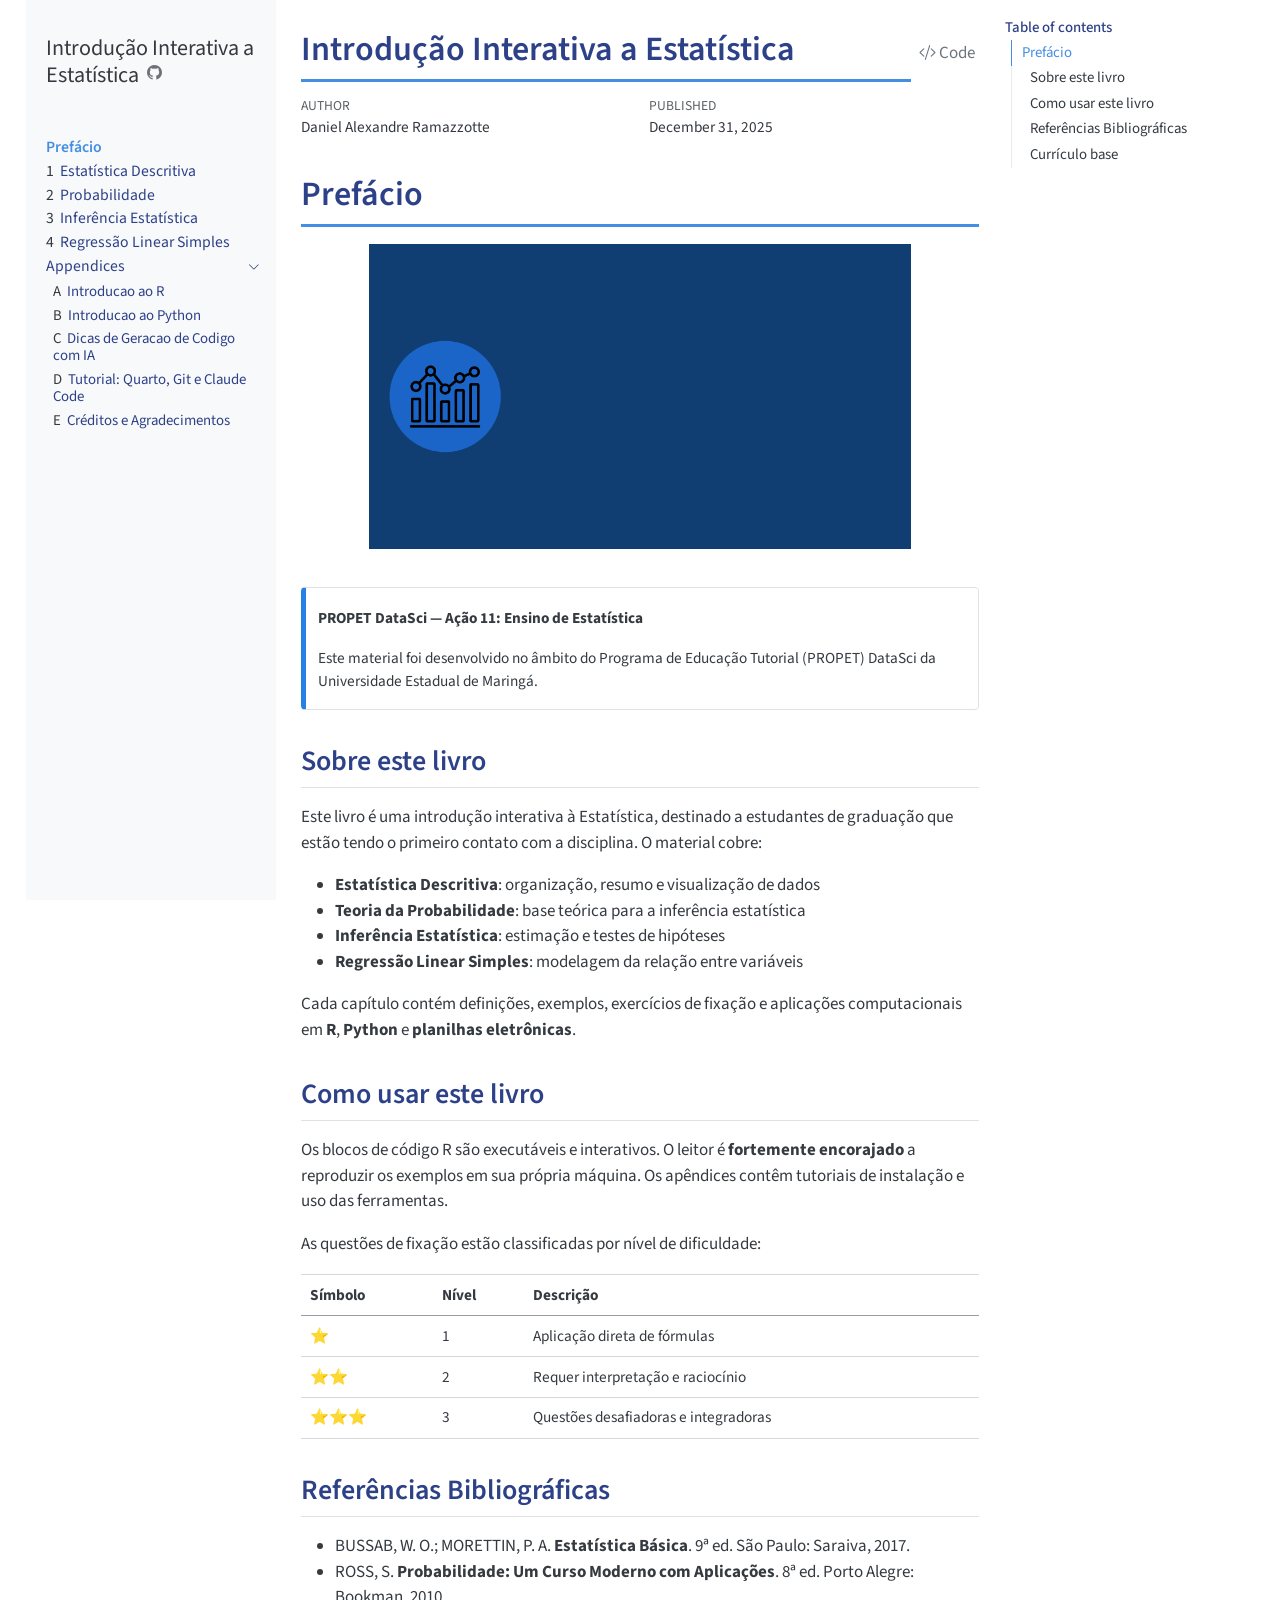
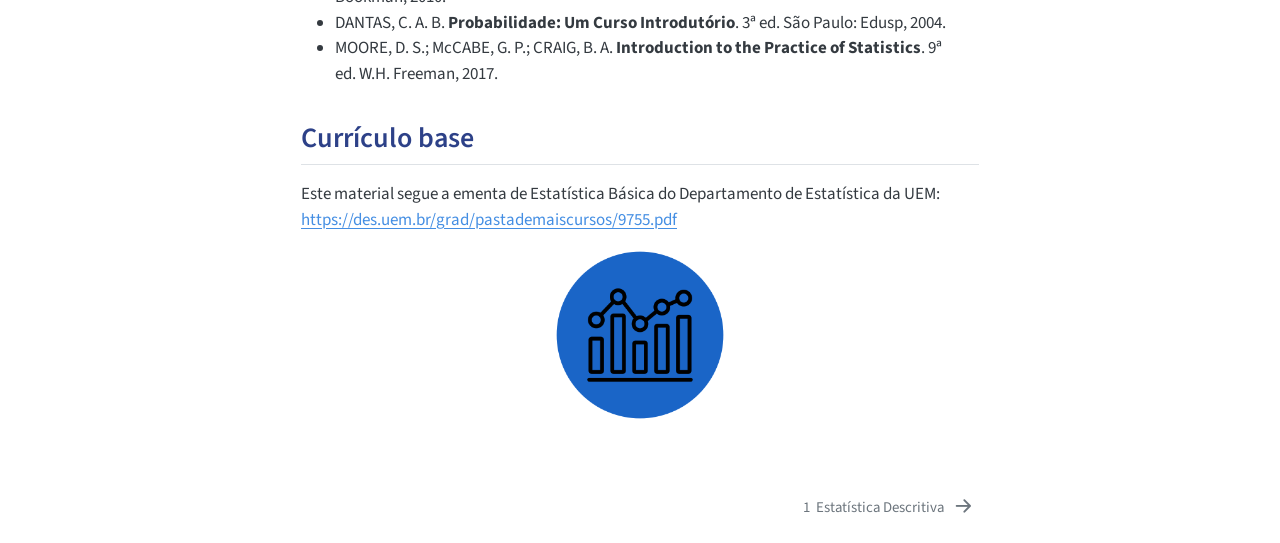
==== index.html @ 15eb2939 "Built site for gh-pages" ====
<!DOCTYPE html>
<html xmlns="http://www.w3.org/1999/xhtml" lang="en" xml:lang="en"><head>

<meta charset="utf-8">
<meta name="generator" content="quarto-1.9.35">

<meta name="viewport" content="width=device-width, initial-scale=1.0, user-scalable=yes">

<meta name="author" content="Daniel Alexandre Ramazzotte">
<meta name="dcterms.date" content="2025-12-31">

<title>Introdução Interativa a Estatística</title>
<style>
/* Default styles provided by pandoc.
** See https://pandoc.org/MANUAL.html#variables-for-html for config info.
*/
code{white-space: pre-wrap;}
span.smallcaps{font-variant: small-caps;}
div.columns{display: flex; gap: min(4vw, 1.5em);}
div.column{flex: auto; overflow-x: auto;}
div.hanging-indent{margin-left: 1.5em; text-indent: -1.5em;}
ul.task-list{list-style: none;}
ul.task-list li input[type="checkbox"] {
  width: 0.8em;
  margin: 0 0.8em 0.2em -1em; /* quarto-specific, see https://github.com/quarto-dev/quarto-cli/issues/4556 */ 
  vertical-align: middle;
}
/* CSS for syntax highlighting */
html { -webkit-text-size-adjust: 100%; }
pre > code.sourceCode { white-space: pre; position: relative; }
pre > code.sourceCode > span { display: inline-block; line-height: 1.25; }
pre > code.sourceCode > span:empty { height: 1.2em; }
.sourceCode { overflow: visible; }
code.sourceCode > span { color: inherit; text-decoration: inherit; }
div.sourceCode { margin: 1em 0; }
pre.sourceCode { margin: 0; }
@media screen {
div.sourceCode { overflow: auto; }
}
@media print {
pre > code.sourceCode { white-space: pre-wrap; }
pre > code.sourceCode > span { text-indent: -5em; padding-left: 5em; }
}
pre.numberSource code
  { counter-reset: source-line 0; }
pre.numberSource code > span
  { position: relative; left: -4em; counter-increment: source-line; }
pre.numberSource code > span > a:first-child::before
  { content: counter(source-line);
    position: relative; left: -1em; text-align: right; vertical-align: baseline;
    border: none; display: inline-block;
    -webkit-touch-callout: none; -webkit-user-select: none;
    -khtml-user-select: none; -moz-user-select: none;
    -ms-user-select: none; user-select: none;
    padding: 0 4px; width: 4em;
  }
pre.numberSource { margin-left: 3em;  padding-left: 4px; }
div.sourceCode
  {   }
@media screen {
pre > code.sourceCode > span > a:first-child::before { text-decoration: underline; }
}
</style>


<script src="site_libs/quarto-nav/quarto-nav.js"></script>
<script src="site_libs/quarto-nav/headroom.min.js"></script>
<script src="site_libs/clipboard/clipboard.min.js"></script>
<script src="site_libs/quarto-search/autocomplete.umd.js"></script>
<script src="site_libs/quarto-search/fuse.min.js"></script>
<script src="site_libs/quarto-search/quarto-search.js"></script>
<meta name="quarto:offset" content="./">
<link href="./01-descritiva.html" rel="next">
<script src="site_libs/quarto-html/quarto.js" type="module"></script>
<script src="site_libs/quarto-html/tabsets/tabsets.js" type="module"></script>
<script src="site_libs/quarto-html/popper.min.js"></script>
<script src="site_libs/quarto-html/tippy.umd.min.js"></script>
<script src="site_libs/quarto-html/anchor.min.js"></script>
<link href="site_libs/quarto-html/tippy.css" rel="stylesheet">
<link href="site_libs/quarto-html/quarto-syntax-highlighting-b3f80ded633a4b03819b857cd65b3e20.css" rel="stylesheet" id="quarto-text-highlighting-styles">
<script src="site_libs/bootstrap/bootstrap.min.js"></script>
<link href="site_libs/bootstrap/bootstrap-icons.css" rel="stylesheet">
<link href="site_libs/bootstrap/bootstrap-1a3689cc98e0e4eddf3991c613569ec9.min.css" rel="stylesheet" append-hash="true" id="quarto-bootstrap" data-mode="light">
<script id="quarto-search-options" type="application/json">{
  "location": "sidebar",
  "copy-button": false,
  "collapse-after": 3,
  "panel-placement": "start",
  "type": "textbox",
  "limit": 50,
  "keyboard-shortcut": [
    "f",
    "/",
    "s"
  ],
  "show-item-context": false,
  "language": {
    "search-no-results-text": "No results",
    "search-matching-documents-text": "matching documents",
    "search-copy-link-title": "Copy link to search",
    "search-hide-matches-text": "Hide additional matches",
    "search-more-match-text": "more match in this document",
    "search-more-matches-text": "more matches in this document",
    "search-clear-button-title": "Clear",
    "search-text-placeholder": "",
    "search-detached-cancel-button-title": "Cancel",
    "search-submit-button-title": "Submit",
    "search-label": "Search"
  }
}</script>


</head>

<body class="nav-sidebar floating quarto-light">

<div id="quarto-search-results"></div>
  <header id="quarto-header" class="headroom fixed-top">
  <nav class="quarto-secondary-nav">
    <div class="container-fluid d-flex">
      <button type="button" class="quarto-btn-toggle btn" data-bs-toggle="collapse" role="button" data-bs-target=".quarto-sidebar-collapse-item" aria-controls="quarto-sidebar" aria-expanded="false" aria-label="Toggle sidebar navigation" onclick="if (window.quartoToggleHeadroom) { window.quartoToggleHeadroom(); }">
        <i class="bi bi-layout-text-sidebar-reverse"></i>
      </button>
        <nav class="quarto-page-breadcrumbs" aria-label="breadcrumb"><ol class="breadcrumb"><li class="breadcrumb-item"><a href="./index.html">Prefácio</a></li></ol></nav>
        <a class="flex-grow-1" role="navigation" data-bs-toggle="collapse" data-bs-target=".quarto-sidebar-collapse-item" aria-controls="quarto-sidebar" aria-expanded="false" aria-label="Toggle sidebar navigation" onclick="if (window.quartoToggleHeadroom) { window.quartoToggleHeadroom(); }">      
        </a>
      <button type="button" class="btn quarto-search-button" aria-label="Search" onclick="window.quartoOpenSearch();">
        <i class="bi bi-search"></i>
      </button>
    </div>
  </nav>
</header>
<!-- content -->
<div id="quarto-content" class="quarto-container page-columns page-rows-contents page-layout-full">
<!-- sidebar -->
  <nav id="quarto-sidebar" class="sidebar collapse collapse-horizontal quarto-sidebar-collapse-item sidebar-navigation floating overflow-auto">
    <div class="pt-lg-2 mt-2 text-left sidebar-header">
    <div class="sidebar-title mb-0 py-0">
      <a href="./">Introdução Interativa a Estatística</a> 
        <div class="sidebar-tools-main">
    <a href="https://github.com/danielramazzotte/Estatistica-Basica" title="Source Code" class="quarto-navigation-tool px-1" aria-label="Source Code"><i class="bi bi-github"></i></a>
</div>
    </div>
      </div>
        <div class="mt-2 flex-shrink-0 align-items-center">
        <div class="sidebar-search">
        <div id="quarto-search" class="" title="Search"></div>
        </div>
        </div>
    <div class="sidebar-menu-container"> 
    <ul class="list-unstyled mt-1">
        <li class="sidebar-item">
  <div class="sidebar-item-container"> 
  <a href="./index.html" class="sidebar-item-text sidebar-link active">
 <span class="menu-text">Prefácio</span></a>
  </div>
</li>
        <li class="sidebar-item">
  <div class="sidebar-item-container"> 
  <a href="./01-descritiva.html" class="sidebar-item-text sidebar-link">
 <span class="menu-text"><span class="chapter-number">1</span>&nbsp; <span class="chapter-title">Estatística Descritiva</span></span></a>
  </div>
</li>
        <li class="sidebar-item">
  <div class="sidebar-item-container"> 
  <a href="./02-probabilidade.html" class="sidebar-item-text sidebar-link">
 <span class="menu-text"><span class="chapter-number">2</span>&nbsp; <span class="chapter-title">Probabilidade</span></span></a>
  </div>
</li>
        <li class="sidebar-item">
  <div class="sidebar-item-container"> 
  <a href="./03-inferencia.html" class="sidebar-item-text sidebar-link">
 <span class="menu-text"><span class="chapter-number">3</span>&nbsp; <span class="chapter-title">Inferência Estatística</span></span></a>
  </div>
</li>
        <li class="sidebar-item">
  <div class="sidebar-item-container"> 
  <a href="./04-regressao.html" class="sidebar-item-text sidebar-link">
 <span class="menu-text"><span class="chapter-number">4</span>&nbsp; <span class="chapter-title">Regressão Linear Simples</span></span></a>
  </div>
</li>
        <li class="sidebar-item sidebar-item-section">
      <div class="sidebar-item-container"> 
            <a class="sidebar-item-text sidebar-link text-start" data-bs-toggle="collapse" data-bs-target="#quarto-sidebar-section-1" role="navigation" aria-expanded="true">
 <span class="menu-text">Appendices</span></a>
          <a class="sidebar-item-toggle text-start" data-bs-toggle="collapse" data-bs-target="#quarto-sidebar-section-1" role="navigation" aria-expanded="true" aria-label="Toggle section">
            <i class="bi bi-chevron-right ms-2"></i>
          </a> 
      </div>
      <ul id="quarto-sidebar-section-1" class="collapse list-unstyled sidebar-section depth1 show">  
          <li class="sidebar-item">
  <div class="sidebar-item-container"> 
  <a href="./A-intro-r.html" class="sidebar-item-text sidebar-link">
 <span class="menu-text"><span class="chapter-number">A</span>&nbsp; <span class="chapter-title">Introducao ao R</span></span></a>
  </div>
</li>
          <li class="sidebar-item">
  <div class="sidebar-item-container"> 
  <a href="./B-intro-python.html" class="sidebar-item-text sidebar-link">
 <span class="menu-text"><span class="chapter-number">B</span>&nbsp; <span class="chapter-title">Introducao ao Python</span></span></a>
  </div>
</li>
          <li class="sidebar-item">
  <div class="sidebar-item-container"> 
  <a href="./C-dicas-ia.html" class="sidebar-item-text sidebar-link">
 <span class="menu-text"><span class="chapter-number">C</span>&nbsp; <span class="chapter-title">Dicas de Geracao de Codigo com IA</span></span></a>
  </div>
</li>
          <li class="sidebar-item">
  <div class="sidebar-item-container"> 
  <a href="./D-quarto-git-tutorial.html" class="sidebar-item-text sidebar-link">
 <span class="menu-text"><span class="chapter-number">D</span>&nbsp; <span class="chapter-title">Tutorial: Quarto, Git e Claude Code</span></span></a>
  </div>
</li>
          <li class="sidebar-item">
  <div class="sidebar-item-container"> 
  <a href="./E-creditos.html" class="sidebar-item-text sidebar-link">
 <span class="menu-text"><span class="chapter-number">E</span>&nbsp; <span class="chapter-title">Créditos e Agradecimentos</span></span></a>
  </div>
</li>
      </ul>
  </li>
    </ul>
    </div>
</nav>
<div id="quarto-sidebar-glass" class="quarto-sidebar-collapse-item" data-bs-toggle="collapse" data-bs-target=".quarto-sidebar-collapse-item"></div>
<!-- margin-sidebar -->
    <div id="quarto-margin-sidebar" class="sidebar margin-sidebar">
        <nav id="TOC" role="doc-toc" class="toc-active">
    <h2 id="toc-title">Table of contents</h2>
   
  <ul>
  <li><a href="#prefácio" id="toc-prefácio" class="nav-link active" data-scroll-target="#prefácio">Prefácio</a>
  <ul>
  <li><a href="#sobre-este-livro" id="toc-sobre-este-livro" class="nav-link" data-scroll-target="#sobre-este-livro">Sobre este livro</a></li>
  <li><a href="#como-usar-este-livro" id="toc-como-usar-este-livro" class="nav-link" data-scroll-target="#como-usar-este-livro">Como usar este livro</a></li>
  <li><a href="#referências-bibliográficas" id="toc-referências-bibliográficas" class="nav-link" data-scroll-target="#referências-bibliográficas">Referências Bibliográficas</a></li>
  <li><a href="#currículo-base" id="toc-currículo-base" class="nav-link" data-scroll-target="#currículo-base">Currículo base</a></li>
  </ul></li>
  </ul>
</nav>
    </div>
<!-- main -->
<main class="content column-body" id="quarto-document-content">

<header id="title-block-header" class="quarto-title-block default">
<div class="quarto-title">
<div class="quarto-title-block"><div><h1 class="title">Introdução Interativa a Estatística</h1><button type="button" class="btn code-tools-button" id="quarto-code-tools-source"><i class="bi"></i> Code</button></div></div>
</div>



<div class="quarto-title-meta column-body">

    <div>
    <div class="quarto-title-meta-heading">Author</div>
    <div class="quarto-title-meta-contents">
             <p>Daniel Alexandre Ramazzotte </p>
          </div>
  </div>
    
    <div>
    <div class="quarto-title-meta-heading">Published</div>
    <div class="quarto-title-meta-contents">
      <p class="date">December 31, 2025</p>
    </div>
  </div>
  
    
  </div>
  


</header>


<section id="prefácio" class="level1 unnumbered">
<h1 class="unnumbered">Prefácio</h1>
<div class="quarto-figure quarto-figure-center">
<figure class="figure">
<p><img src="imagens/banner-acao-11.png" class="img-fluid quarto-figure quarto-figure-center figure-img" style="width:80.0%"></p>
</figure>
</div>
<div class="callout callout-style-simple callout-note no-icon">
<div class="callout-body d-flex">
<div class="callout-icon-container">
<i class="callout-icon no-icon"></i>
</div>
<div class="callout-body-container">
<p><strong>PROPET DataSci — Ação 11: Ensino de Estatística</strong></p>
<p>Este material foi desenvolvido no âmbito do Programa de Educação Tutorial (PROPET) DataSci da Universidade Estadual de Maringá.</p>
</div>
</div>
</div>
<section id="sobre-este-livro" class="level2 unnumbered">
<h2 class="unnumbered anchored" data-anchor-id="sobre-este-livro">Sobre este livro</h2>
<p>Este livro é uma introdução interativa à Estatística, destinado a estudantes de graduação que estão tendo o primeiro contato com a disciplina. O material cobre:</p>
<ul>
<li><strong>Estatística Descritiva</strong>: organização, resumo e visualização de dados</li>
<li><strong>Teoria da Probabilidade</strong>: base teórica para a inferência estatística</li>
<li><strong>Inferência Estatística</strong>: estimação e testes de hipóteses</li>
<li><strong>Regressão Linear Simples</strong>: modelagem da relação entre variáveis</li>
</ul>
<p>Cada capítulo contém definições, exemplos, exercícios de fixação e aplicações computacionais em <strong>R</strong>, <strong>Python</strong> e <strong>planilhas eletrônicas</strong>.</p>
</section>
<section id="como-usar-este-livro" class="level2 unnumbered">
<h2 class="unnumbered anchored" data-anchor-id="como-usar-este-livro">Como usar este livro</h2>
<p>Os blocos de código R são executáveis e interativos. O leitor é <strong>fortemente encorajado</strong> a reproduzir os exemplos em sua própria máquina. Os apêndices contêm tutoriais de instalação e uso das ferramentas.</p>
<p>As questões de fixação estão classificadas por nível de dificuldade:</p>
<table class="caption-top table">
<thead>
<tr class="header">
<th>Símbolo</th>
<th>Nível</th>
<th>Descrição</th>
</tr>
</thead>
<tbody>
<tr class="odd">
<td>⭐</td>
<td>1</td>
<td>Aplicação direta de fórmulas</td>
</tr>
<tr class="even">
<td>⭐⭐</td>
<td>2</td>
<td>Requer interpretação e raciocínio</td>
</tr>
<tr class="odd">
<td>⭐⭐⭐</td>
<td>3</td>
<td>Questões desafiadoras e integradoras</td>
</tr>
</tbody>
</table>
</section>
<section id="referências-bibliográficas" class="level2 unnumbered">
<h2 class="unnumbered anchored" data-anchor-id="referências-bibliográficas">Referências Bibliográficas</h2>
<ul>
<li>BUSSAB, W. O.; MORETTIN, P. A. <strong>Estatística Básica</strong>. 9ª ed.&nbsp;São Paulo: Saraiva, 2017.</li>
<li>ROSS, S. <strong>Probabilidade: Um Curso Moderno com Aplicações</strong>. 8ª ed.&nbsp;Porto Alegre: Bookman, 2010.</li>
<li>DANTAS, C. A. B. <strong>Probabilidade: Um Curso Introdutório</strong>. 3ª ed.&nbsp;São Paulo: Edusp, 2004.</li>
<li>MOORE, D. S.; McCABE, G. P.; CRAIG, B. A. <strong>Introduction to the Practice of Statistics</strong>. 9ª ed.&nbsp;W.H. Freeman, 2017.</li>
</ul>
</section>
<section id="currículo-base" class="level2 unnumbered">
<h2 class="unnumbered anchored" data-anchor-id="currículo-base">Currículo base</h2>
<p>Este material segue a ementa de Estatística Básica do Departamento de Estatística da UEM: <a href="https://des.uem.br/grad/pastademaiscursos/9755.pdf" class="uri">https://des.uem.br/grad/pastademaiscursos/9755.pdf</a></p>
<div class="quarto-figure quarto-figure-center">
<figure class="figure">
<p><img src="imagens/logo-acao-11.png" class="img-fluid quarto-figure quarto-figure-center figure-img" style="width:25.0%"></p>
</figure>
</div>


<!-- -->

</section>
</section>

</main> <!-- /main -->
<script id="quarto-html-after-body" type="application/javascript">
  window.document.addEventListener("DOMContentLoaded", function (event) {
    const icon = "";
    const anchorJS = new window.AnchorJS();
    anchorJS.options = {
      placement: 'right',
      icon: icon
    };
    anchorJS.add('.anchored');
    const isCodeAnnotation = (el) => {
      for (const clz of el.classList) {
        if (clz.startsWith('code-annotation-')) {                     
          return true;
        }
      }
      return false;
    }
    const onCopySuccess = function(e) {
      // button target
      const button = e.trigger;
      // don't keep focus
      button.blur();
      // flash "checked"
      button.classList.add('code-copy-button-checked');
      var currentTitle = button.getAttribute("title");
      button.setAttribute("title", "Copied!");
      let tooltip;
      if (window.bootstrap) {
        button.setAttribute("data-bs-toggle", "tooltip");
        button.setAttribute("data-bs-placement", "left");
        button.setAttribute("data-bs-title", "Copied!");
        tooltip = new bootstrap.Tooltip(button, 
          { trigger: "manual", 
            customClass: "code-copy-button-tooltip",
            offset: [0, -8]});
        tooltip.show();    
      }
      setTimeout(function() {
        if (tooltip) {
          tooltip.hide();
          button.removeAttribute("data-bs-title");
          button.removeAttribute("data-bs-toggle");
          button.removeAttribute("data-bs-placement");
        }
        button.setAttribute("title", currentTitle);
        button.classList.remove('code-copy-button-checked');
      }, 1000);
      // clear code selection
      e.clearSelection();
    }
    const getTextToCopy = function(trigger) {
      const outerScaffold = trigger.parentElement.cloneNode(true);
      const codeEl = outerScaffold.querySelector('code');
      for (const childEl of codeEl.children) {
        if (isCodeAnnotation(childEl)) {
          childEl.remove();
        }
      }
      return codeEl.innerText;
    }
    const clipboard = new window.ClipboardJS('.code-copy-button:not([data-in-quarto-modal])', {
      text: getTextToCopy
    });
    clipboard.on('success', onCopySuccess);
    if (window.document.getElementById('quarto-embedded-source-code-modal')) {
      const clipboardModal = new window.ClipboardJS('.code-copy-button[data-in-quarto-modal]', {
        text: getTextToCopy,
        container: window.document.getElementById('quarto-embedded-source-code-modal')
      });
      clipboardModal.on('success', onCopySuccess);
    }
    const viewSource = window.document.getElementById('quarto-view-source') ||
                       window.document.getElementById('quarto-code-tools-source');
    if (viewSource) {
      const sourceUrl = viewSource.getAttribute("data-quarto-source-url");
      viewSource.addEventListener("click", function(e) {
        if (sourceUrl) {
          // rstudio viewer pane
          if (/\bcapabilities=\b/.test(window.location)) {
            window.open(sourceUrl);
          } else {
            window.location.href = sourceUrl;
          }
        } else {
          const modal = new bootstrap.Modal(document.getElementById('quarto-embedded-source-code-modal'));
          modal.show();
        }
        return false;
      });
    }
    function toggleCodeHandler(show) {
      return function(e) {
        const detailsSrc = window.document.querySelectorAll(".cell > details > .sourceCode");
        for (let i=0; i<detailsSrc.length; i++) {
          const details = detailsSrc[i].parentElement;
          if (show) {
            details.open = true;
          } else {
            details.removeAttribute("open");
          }
        }
        const cellCodeDivs = window.document.querySelectorAll(".cell > .sourceCode");
        const fromCls = show ? "hidden" : "unhidden";
        const toCls = show ? "unhidden" : "hidden";
        for (let i=0; i<cellCodeDivs.length; i++) {
          const codeDiv = cellCodeDivs[i];
          if (codeDiv.classList.contains(fromCls)) {
            codeDiv.classList.remove(fromCls);
            codeDiv.classList.add(toCls);
          } 
        }
        return false;
      }
    }
    const hideAllCode = window.document.getElementById("quarto-hide-all-code");
    if (hideAllCode) {
      hideAllCode.addEventListener("click", toggleCodeHandler(false));
    }
    const showAllCode = window.document.getElementById("quarto-show-all-code");
    if (showAllCode) {
      showAllCode.addEventListener("click", toggleCodeHandler(true));
    }
      var localhostRegex = new RegExp(/^(?:http|https):\/\/localhost\:?[0-9]*\//);
      var mailtoRegex = new RegExp(/^mailto:/);
        var filterRegex = new RegExp('/' + window.location.host + '/');
      var isInternal = (href) => {
          return filterRegex.test(href) || localhostRegex.test(href) || mailtoRegex.test(href);
      }
      // Inspect non-navigation links and adorn them if external
     var links = window.document.querySelectorAll('a[href]:not(.nav-link):not(.navbar-brand):not(.toc-action):not(.sidebar-link):not(.sidebar-item-toggle):not(.pagination-link):not(.no-external):not([aria-hidden]):not(.dropdown-item):not(.quarto-navigation-tool):not(.about-link)');
      for (var i=0; i<links.length; i++) {
        const link = links[i];
        if (!isInternal(link.href)) {
          // undo the damage that might have been done by quarto-nav.js in the case of
          // links that we want to consider external
          if (link.dataset.originalHref !== undefined) {
            link.href = link.dataset.originalHref;
          }
        }
      }
    function tippyHover(el, contentFn, onTriggerFn, onUntriggerFn) {
      const config = {
        allowHTML: true,
        maxWidth: 500,
        delay: 100,
        arrow: false,
        appendTo: function(el) {
            return el.parentElement;
        },
        interactive: true,
        interactiveBorder: 10,
        theme: 'quarto',
        placement: 'bottom-start',
      };
      if (contentFn) {
        config.content = contentFn;
      }
      if (onTriggerFn) {
        config.onTrigger = onTriggerFn;
      }
      if (onUntriggerFn) {
        config.onUntrigger = onUntriggerFn;
      }
      window.tippy(el, config); 
    }
    const noterefs = window.document.querySelectorAll('a[role="doc-noteref"]');
    for (var i=0; i<noterefs.length; i++) {
      const ref = noterefs[i];
      tippyHover(ref, function() {
        // use id or data attribute instead here
        let href = ref.getAttribute('data-footnote-href') || ref.getAttribute('href');
        try { href = new URL(href).hash; } catch {}
        const id = href.replace(/^#\/?/, "");
        const note = window.document.getElementById(id);
        if (note) {
          return note.innerHTML;
        } else {
          return "";
        }
      });
    }
    const xrefs = window.document.querySelectorAll('a.quarto-xref');
    const processXRef = (id, note) => {
      // Strip column container classes
      const stripColumnClz = (el) => {
        el.classList.remove("page-full", "page-columns");
        if (el.children) {
          for (const child of el.children) {
            stripColumnClz(child);
          }
        }
      }
      stripColumnClz(note)
      if (id === null || id.startsWith('sec-')) {
        // Special case sections, only their first couple elements
        const container = document.createElement("div");
        if (note.children && note.children.length > 2) {
          container.appendChild(note.children[0].cloneNode(true));
          for (let i = 1; i < note.children.length; i++) {
            const child = note.children[i];
            if (child.tagName === "P" && child.innerText === "") {
              continue;
            } else {
              container.appendChild(child.cloneNode(true));
              break;
            }
          }
          if (window.Quarto?.typesetMath) {
            window.Quarto.typesetMath(container);
          }
          return container.innerHTML
        } else {
          if (window.Quarto?.typesetMath) {
            window.Quarto.typesetMath(note);
          }
          return note.innerHTML;
        }
      } else {
        // Remove any anchor links if they are present
        const anchorLink = note.querySelector('a.anchorjs-link');
        if (anchorLink) {
          anchorLink.remove();
        }
        if (window.Quarto?.typesetMath) {
          window.Quarto.typesetMath(note);
        }
        if (note.classList.contains("callout")) {
          return note.outerHTML;
        } else {
          return note.innerHTML;
        }
      }
    }
    for (var i=0; i<xrefs.length; i++) {
      const xref = xrefs[i];
      tippyHover(xref, undefined, function(instance) {
        instance.disable();
        let url = xref.getAttribute('href');
        let hash = undefined; 
        if (url.startsWith('#')) {
          hash = url;
        } else {
          try { hash = new URL(url).hash; } catch {}
        }
        if (hash) {
          const id = hash.replace(/^#\/?/, "");
          const note = window.document.getElementById(id);
          if (note !== null) {
            try {
              const html = processXRef(id, note.cloneNode(true));
              instance.setContent(html);
            } finally {
              instance.enable();
              instance.show();
            }
          } else {
            // See if we can fetch this
            fetch(url.split('#')[0])
            .then(res => res.text())
            .then(html => {
              const parser = new DOMParser();
              const htmlDoc = parser.parseFromString(html, "text/html");
              const note = htmlDoc.getElementById(id);
              if (note !== null) {
                const html = processXRef(id, note);
                instance.setContent(html);
              } 
            }).finally(() => {
              instance.enable();
              instance.show();
            });
          }
        } else {
          // See if we can fetch a full url (with no hash to target)
          // This is a special case and we should probably do some content thinning / targeting
          fetch(url)
          .then(res => res.text())
          .then(html => {
            const parser = new DOMParser();
            const htmlDoc = parser.parseFromString(html, "text/html");
            const note = htmlDoc.querySelector('main.content');
            if (note !== null) {
              // This should only happen for chapter cross references
              // (since there is no id in the URL)
              // remove the first header
              if (note.children.length > 0 && note.children[0].tagName === "HEADER") {
                note.children[0].remove();
              }
              const html = processXRef(null, note);
              instance.setContent(html);
            } 
          }).finally(() => {
            instance.enable();
            instance.show();
          });
        }
      }, function(instance) {
      });
    }
        let selectedAnnoteEl;
        const selectorForAnnotation = ( cell, annotation) => {
          let cellAttr = 'data-code-cell="' + cell + '"';
          let lineAttr = 'data-code-annotation="' +  annotation + '"';
          const selector = 'span[' + cellAttr + '][' + lineAttr + ']';
          return selector;
        }
        const selectCodeLines = (annoteEl) => {
          const doc = window.document;
          const targetCell = annoteEl.getAttribute("data-target-cell");
          const targetAnnotation = annoteEl.getAttribute("data-target-annotation");
          const annoteSpan = window.document.querySelector(selectorForAnnotation(targetCell, targetAnnotation));
          const lines = annoteSpan.getAttribute("data-code-lines").split(",");
          const lineIds = lines.map((line) => {
            return targetCell + "-" + line;
          })
          let top = null;
          let height = null;
          let parent = null;
          if (lineIds.length > 0) {
              //compute the position of the single el (top and bottom and make a div)
              const el = window.document.getElementById(lineIds[0]);
              top = el.offsetTop;
              height = el.offsetHeight;
              parent = el.parentElement.parentElement;
            if (lineIds.length > 1) {
              const lastEl = window.document.getElementById(lineIds[lineIds.length - 1]);
              const bottom = lastEl.offsetTop + lastEl.offsetHeight;
              height = bottom - top;
            }
            if (top !== null && height !== null && parent !== null) {
              // cook up a div (if necessary) and position it 
              let div = window.document.getElementById("code-annotation-line-highlight");
              if (div === null) {
                div = window.document.createElement("div");
                div.setAttribute("id", "code-annotation-line-highlight");
                div.style.position = 'absolute';
                parent.appendChild(div);
              }
              div.style.top = top - 2 + "px";
              div.style.height = height + 4 + "px";
              div.style.left = 0;
              let gutterDiv = window.document.getElementById("code-annotation-line-highlight-gutter");
              if (gutterDiv === null) {
                gutterDiv = window.document.createElement("div");
                gutterDiv.setAttribute("id", "code-annotation-line-highlight-gutter");
                gutterDiv.style.position = 'absolute';
                const codeCell = window.document.getElementById(targetCell);
                const gutter = codeCell.querySelector('.code-annotation-gutter');
                gutter.appendChild(gutterDiv);
              }
              gutterDiv.style.top = top - 2 + "px";
              gutterDiv.style.height = height + 4 + "px";
            }
            selectedAnnoteEl = annoteEl;
          }
        };
        const unselectCodeLines = () => {
          const elementsIds = ["code-annotation-line-highlight", "code-annotation-line-highlight-gutter"];
          elementsIds.forEach((elId) => {
            const div = window.document.getElementById(elId);
            if (div) {
              div.remove();
            }
          });
          selectedAnnoteEl = undefined;
        };
          // Handle positioning of the toggle
      window.addEventListener(
        "resize",
        throttle(() => {
          elRect = undefined;
          if (selectedAnnoteEl) {
            selectCodeLines(selectedAnnoteEl);
          }
        }, 10)
      );
      function throttle(fn, ms) {
      let throttle = false;
      let timer;
        return (...args) => {
          if(!throttle) { // first call gets through
              fn.apply(this, args);
              throttle = true;
          } else { // all the others get throttled
              if(timer) clearTimeout(timer); // cancel #2
              timer = setTimeout(() => {
                fn.apply(this, args);
                timer = throttle = false;
              }, ms);
          }
        };
      }
        // Attach click handler to the DT
        const annoteDls = window.document.querySelectorAll('dt[data-target-cell]');
        for (const annoteDlNode of annoteDls) {
          annoteDlNode.addEventListener('click', (event) => {
            const clickedEl = event.target;
            if (clickedEl !== selectedAnnoteEl) {
              unselectCodeLines();
              const activeEl = window.document.querySelector('dt[data-target-cell].code-annotation-active');
              if (activeEl) {
                activeEl.classList.remove('code-annotation-active');
              }
              selectCodeLines(clickedEl);
              clickedEl.classList.add('code-annotation-active');
            } else {
              // Unselect the line
              unselectCodeLines();
              clickedEl.classList.remove('code-annotation-active');
            }
          });
        }
    const findCites = (el) => {
      const parentEl = el.parentElement;
      if (parentEl) {
        const cites = parentEl.dataset.cites;
        if (cites) {
          return {
            el,
            cites: cites.split(' ')
          };
        } else {
          return findCites(el.parentElement)
        }
      } else {
        return undefined;
      }
    };
    var bibliorefs = window.document.querySelectorAll('a[role="doc-biblioref"]');
    for (var i=0; i<bibliorefs.length; i++) {
      const ref = bibliorefs[i];
      const citeInfo = findCites(ref);
      if (citeInfo) {
        tippyHover(citeInfo.el, function() {
          var popup = window.document.createElement('div');
          citeInfo.cites.forEach(function(cite) {
            var citeDiv = window.document.createElement('div');
            citeDiv.classList.add('hanging-indent');
            citeDiv.classList.add('csl-entry');
            var biblioDiv = window.document.getElementById('ref-' + cite);
            if (biblioDiv) {
              citeDiv.innerHTML = biblioDiv.innerHTML;
            }
            popup.appendChild(citeDiv);
          });
          return popup.innerHTML;
        });
      }
    }
  });
  </script>
<nav class="page-navigation column-body">
  <div class="nav-page nav-page-previous">
  </div>
  <div class="nav-page nav-page-next">
      <a href="./01-descritiva.html" class="pagination-link" aria-label="Estatística Descritiva">
        <span class="nav-page-text"><span class="chapter-number">1</span>&nbsp; <span class="chapter-title">Estatística Descritiva</span></span> <i class="bi bi-arrow-right-short"></i>
      </a>
  </div>
</nav><div class="modal fade" id="quarto-embedded-source-code-modal" tabindex="-1" aria-labelledby="quarto-embedded-source-code-modal-label" aria-hidden="true"><div class="modal-dialog modal-dialog-scrollable"><div class="modal-content"><div class="modal-header"><h5 class="modal-title" id="quarto-embedded-source-code-modal-label">Source Code</h5><button class="btn-close" data-bs-dismiss="modal"></button></div><div class="modal-body"><div class="">
<div class="code-copy-outer-scaffold"><div class="sourceCode" id="cb1" data-shortcodes="false"><pre class="sourceCode numberSource markdown number-lines code-with-copy"><code class="sourceCode markdown"><span id="cb1-1"><a href="#cb1-1"></a><span class="fu"># Prefácio {.unnumbered}</span></span>
<span id="cb1-2"><a href="#cb1-2"></a></span>
<span id="cb1-3"><a href="#cb1-3"></a><span class="al">![](imagens/banner-acao-11.png)</span>{fig-align="center" width="80%"}</span>
<span id="cb1-4"><a href="#cb1-4"></a></span>
<span id="cb1-5"><a href="#cb1-5"></a>::: {.callout-note appearance="minimal"}</span>
<span id="cb1-6"><a href="#cb1-6"></a>**PROPET DataSci — Ação 11: Ensino de Estatística**</span>
<span id="cb1-7"><a href="#cb1-7"></a></span>
<span id="cb1-8"><a href="#cb1-8"></a>Este material foi desenvolvido no âmbito do Programa de Educação Tutorial (PROPET) DataSci da Universidade Estadual de Maringá.</span>
<span id="cb1-9"><a href="#cb1-9"></a>:::</span>
<span id="cb1-10"><a href="#cb1-10"></a></span>
<span id="cb1-11"><a href="#cb1-11"></a><span class="fu">## Sobre este livro {.unnumbered}</span></span>
<span id="cb1-12"><a href="#cb1-12"></a></span>
<span id="cb1-13"><a href="#cb1-13"></a>Este livro é uma introdução interativa à Estatística, destinado a estudantes de graduação que estão tendo o primeiro contato com a disciplina. O material cobre:</span>
<span id="cb1-14"><a href="#cb1-14"></a></span>
<span id="cb1-15"><a href="#cb1-15"></a><span class="ss">- </span>**Estatística Descritiva**: organização, resumo e visualização de dados</span>
<span id="cb1-16"><a href="#cb1-16"></a><span class="ss">- </span>**Teoria da Probabilidade**: base teórica para a inferência estatística</span>
<span id="cb1-17"><a href="#cb1-17"></a><span class="ss">- </span>**Inferência Estatística**: estimação e testes de hipóteses</span>
<span id="cb1-18"><a href="#cb1-18"></a><span class="ss">- </span>**Regressão Linear Simples**: modelagem da relação entre variáveis</span>
<span id="cb1-19"><a href="#cb1-19"></a></span>
<span id="cb1-20"><a href="#cb1-20"></a>Cada capítulo contém definições, exemplos, exercícios de fixação e aplicações computacionais em **R**, **Python** e **planilhas eletrônicas**.</span>
<span id="cb1-21"><a href="#cb1-21"></a></span>
<span id="cb1-22"><a href="#cb1-22"></a><span class="fu">## Como usar este livro {.unnumbered}</span></span>
<span id="cb1-23"><a href="#cb1-23"></a></span>
<span id="cb1-24"><a href="#cb1-24"></a>Os blocos de código R são executáveis e interativos. O leitor é **fortemente encorajado** a reproduzir os exemplos em sua própria máquina. Os apêndices contêm tutoriais de instalação e uso das ferramentas.</span>
<span id="cb1-25"><a href="#cb1-25"></a></span>
<span id="cb1-26"><a href="#cb1-26"></a>As questões de fixação estão classificadas por nível de dificuldade:</span>
<span id="cb1-27"><a href="#cb1-27"></a></span>
<span id="cb1-28"><a href="#cb1-28"></a><span class="pp">|</span> Símbolo <span class="pp">|</span> Nível <span class="pp">|</span> Descrição <span class="pp">|</span></span>
<span id="cb1-29"><a href="#cb1-29"></a><span class="pp">|---------|-------|-----------|</span></span>
<span id="cb1-30"><a href="#cb1-30"></a><span class="pp">|</span> ⭐ <span class="pp">|</span> 1 <span class="pp">|</span> Aplicação direta de fórmulas <span class="pp">|</span></span>
<span id="cb1-31"><a href="#cb1-31"></a><span class="pp">|</span> ⭐⭐ <span class="pp">|</span> 2 <span class="pp">|</span> Requer interpretação e raciocínio <span class="pp">|</span></span>
<span id="cb1-32"><a href="#cb1-32"></a><span class="pp">|</span> ⭐⭐⭐ <span class="pp">|</span> 3 <span class="pp">|</span> Questões desafiadoras e integradoras <span class="pp">|</span></span>
<span id="cb1-33"><a href="#cb1-33"></a></span>
<span id="cb1-34"><a href="#cb1-34"></a><span class="fu">## Referências Bibliográficas {.unnumbered}</span></span>
<span id="cb1-35"><a href="#cb1-35"></a></span>
<span id="cb1-36"><a href="#cb1-36"></a><span class="ss">- </span>BUSSAB, W. O.; MORETTIN, P. A. **Estatística Básica**. 9ª ed. São Paulo: Saraiva, 2017.</span>
<span id="cb1-37"><a href="#cb1-37"></a><span class="ss">- </span>ROSS, S. **Probabilidade: Um Curso Moderno com Aplicações**. 8ª ed. Porto Alegre: Bookman, 2010.</span>
<span id="cb1-38"><a href="#cb1-38"></a><span class="ss">- </span>DANTAS, C. A. B. **Probabilidade: Um Curso Introdutório**. 3ª ed. São Paulo: Edusp, 2004.</span>
<span id="cb1-39"><a href="#cb1-39"></a><span class="ss">- </span>MOORE, D. S.; McCABE, G. P.; CRAIG, B. A. **Introduction to the Practice of Statistics**. 9ª ed. W.H. Freeman, 2017.</span>
<span id="cb1-40"><a href="#cb1-40"></a></span>
<span id="cb1-41"><a href="#cb1-41"></a><span class="fu">## Currículo base {.unnumbered}</span></span>
<span id="cb1-42"><a href="#cb1-42"></a></span>
<span id="cb1-43"><a href="#cb1-43"></a>Este material segue a ementa de Estatística Básica do Departamento de Estatística da UEM: <span class="ot">&lt;https://des.uem.br/grad/pastademaiscursos/9755.pdf&gt;</span></span>
<span id="cb1-44"><a href="#cb1-44"></a></span>
<span id="cb1-45"><a href="#cb1-45"></a><span class="al">![](imagens/logo-acao-11.png)</span>{fig-align="center" width="25%"}</span></code></pre></div><button title="Copy to Clipboard" class="code-copy-button" data-in-quarto-modal=""><i class="bi"></i></button></div>
</div></div></div></div></div>
</div> <!-- /content -->




</body></html>
---- site_libs/quarto-html/tippy.css ----
.tippy-box[data-animation=fade][data-state=hidden]{opacity:0}[data-tippy-root]{max-width:calc(100vw - 10px)}.tippy-box{position:relative;background-color:#333;color:#fff;border-radius:4px;font-size:14px;line-height:1.4;white-space:normal;outline:0;transition-property:transform,visibility,opacity}.tippy-box[data-placement^=top]>.tippy-arrow{bottom:0}.tippy-box[data-placement^=top]>.tippy-arrow:before{bottom:-7px;left:0;border-width:8px 8px 0;border-top-color:initial;transform-origin:center top}.tippy-box[data-placement^=bottom]>.tippy-arrow{top:0}.tippy-box[data-placement^=bottom]>.tippy-arrow:before{top:-7px;left:0;border-width:0 8px 8px;border-bottom-color:initial;transform-origin:center bottom}.tippy-box[data-placement^=left]>.tippy-arrow{right:0}.tippy-box[data-placement^=left]>.tippy-arrow:before{border-width:8px 0 8px 8px;border-left-color:initial;right:-7px;transform-origin:center left}.tippy-box[data-placement^=right]>.tippy-arrow{left:0}.tippy-box[data-placement^=right]>.tippy-arrow:before{left:-7px;border-width:8px 8px 8px 0;border-right-color:initial;transform-origin:center right}.tippy-box[data-inertia][data-state=visible]{transition-timing-function:cubic-bezier(.54,1.5,.38,1.11)}.tippy-arrow{width:16px;height:16px;color:#333}.tippy-arrow:before{content:"";position:absolute;border-color:transparent;border-style:solid}.tippy-content{position:relative;padding:5px 9px;z-index:1}
---- site_libs/quarto-html/quarto-syntax-highlighting-b3f80ded633a4b03819b857cd65b3e20.css ----
/* quarto syntax highlight colors */
:root {
  --quarto-hl-al-color: #ff0000;
  --quarto-hl-an-color: #60a0b0;
  --quarto-hl-at-color: #7d9029;
  --quarto-hl-bn-color: #40a070;
  --quarto-hl-bu-color: #008000;
  --quarto-hl-ch-color: #4070a0;
  --quarto-hl-co-color: #60a0b0;
  --quarto-hl-cv-color: #60a0b0;
  --quarto-hl-cn-color: #880000;
  --quarto-hl-cf-color: #007020;
  --quarto-hl-dt-color: #902000;
  --quarto-hl-dv-color: #40a070;
  --quarto-hl-do-color: #ba2121;
  --quarto-hl-er-color: #ff0000;
  --quarto-hl-ex-color: inherit;
  --quarto-hl-fl-color: #40a070;
  --quarto-hl-fu-color: #06287e;
  --quarto-hl-im-color: #008000;
  --quarto-hl-in-color: #60a0b0;
  --quarto-hl-kw-color: #007020;
  --quarto-hl-op-color: #666666;
  --quarto-hl-ot-color: #007020;
  --quarto-hl-pp-color: #bc7a00;
  --quarto-hl-sc-color: #4070a0;
  --quarto-hl-ss-color: #bb6688;
  --quarto-hl-st-color: #4070a0;
  --quarto-hl-va-color: #19177c;
  --quarto-hl-vs-color: #4070a0;
  --quarto-hl-wa-color: #60a0b0;
}

/* other quarto variables */
:root {
  --quarto-font-monospace: "Fira Code", "Source Code Pro", Consolas, monospace;
}

/* syntax highlight based on Pandoc's rules */
/* Alert */
code span.al {
  color: #ff0000;
  font-weight: bold;
  font-style: inherit;
}

/* Annotation */
code span.an {
  color: #60a0b0;
  font-weight: bold;
  font-style: italic;
}

/* Attribute */
code span.at {
  color: #7d9029;
  font-style: inherit;
}

/* BaseN */
code span.bn {
  color: #40a070;
  font-style: inherit;
}

/* BuiltIn */
code span.bu {
  color: #008000;
  font-style: inherit;
}

/* ControlFlow */
code span.cf {
  color: #007020;
  font-weight: bold;
  font-style: inherit;
}

/* Char */
code span.ch {
  color: #4070a0;
  font-style: inherit;
}

/* Constant */
code span.cn {
  color: #880000;
  font-style: inherit;
}

/* Comment */
code span.co {
  color: #60a0b0;
  font-style: italic;
}

/* CommentVar */
code span.cv {
  color: #60a0b0;
  font-weight: bold;
  font-style: italic;
}

/* Documentation */
code span.do {
  color: #ba2121;
  font-style: italic;
}

/* DataType */
code span.dt {
  color: #902000;
  font-style: inherit;
}

/* DecVal */
code span.dv {
  color: #40a070;
  font-style: inherit;
}

/* Error */
code span.er {
  color: #ff0000;
  font-weight: bold;
  font-style: inherit;
}

/* Extension */
code span.ex {
  font-style: inherit;
}

/* Float */
code span.fl {
  color: #40a070;
  font-style: inherit;
}

/* Function */
code span.fu {
  color: #06287e;
  font-style: inherit;
}

/* Import */
code span.im {
  color: #008000;
  font-weight: bold;
  font-style: inherit;
}

/* Information */
code span.in {
  color: #60a0b0;
  font-weight: bold;
  font-style: italic;
}

/* Keyword */
code span.kw {
  color: #007020;
  font-weight: bold;
  font-style: inherit;
}

/* Operator */
code span.op {
  color: #666666;
  font-style: inherit;
}

/* Other */
code span.ot {
  color: #007020;
  font-style: inherit;
}

/* Preprocessor */
code span.pp {
  color: #bc7a00;
  font-style: inherit;
}

/* SpecialChar */
code span.sc {
  color: #4070a0;
  font-style: inherit;
}

/* SpecialString */
code span.ss {
  color: #bb6688;
  font-style: inherit;
}

/* String */
code span.st {
  color: #4070a0;
  font-style: inherit;
}

/* Variable */
code span.va {
  color: #19177c;
  font-style: inherit;
}

/* VerbatimString */
code span.vs {
  color: #4070a0;
  font-style: inherit;
}

/* Warning */
code span.wa {
  color: #60a0b0;
  font-weight: bold;
  font-style: italic;
}

.prevent-inlining {
  content: "</";
}

/*# sourceMappingURL=a4a907ca8d776baad23fa8295ef9ed96.css.map */
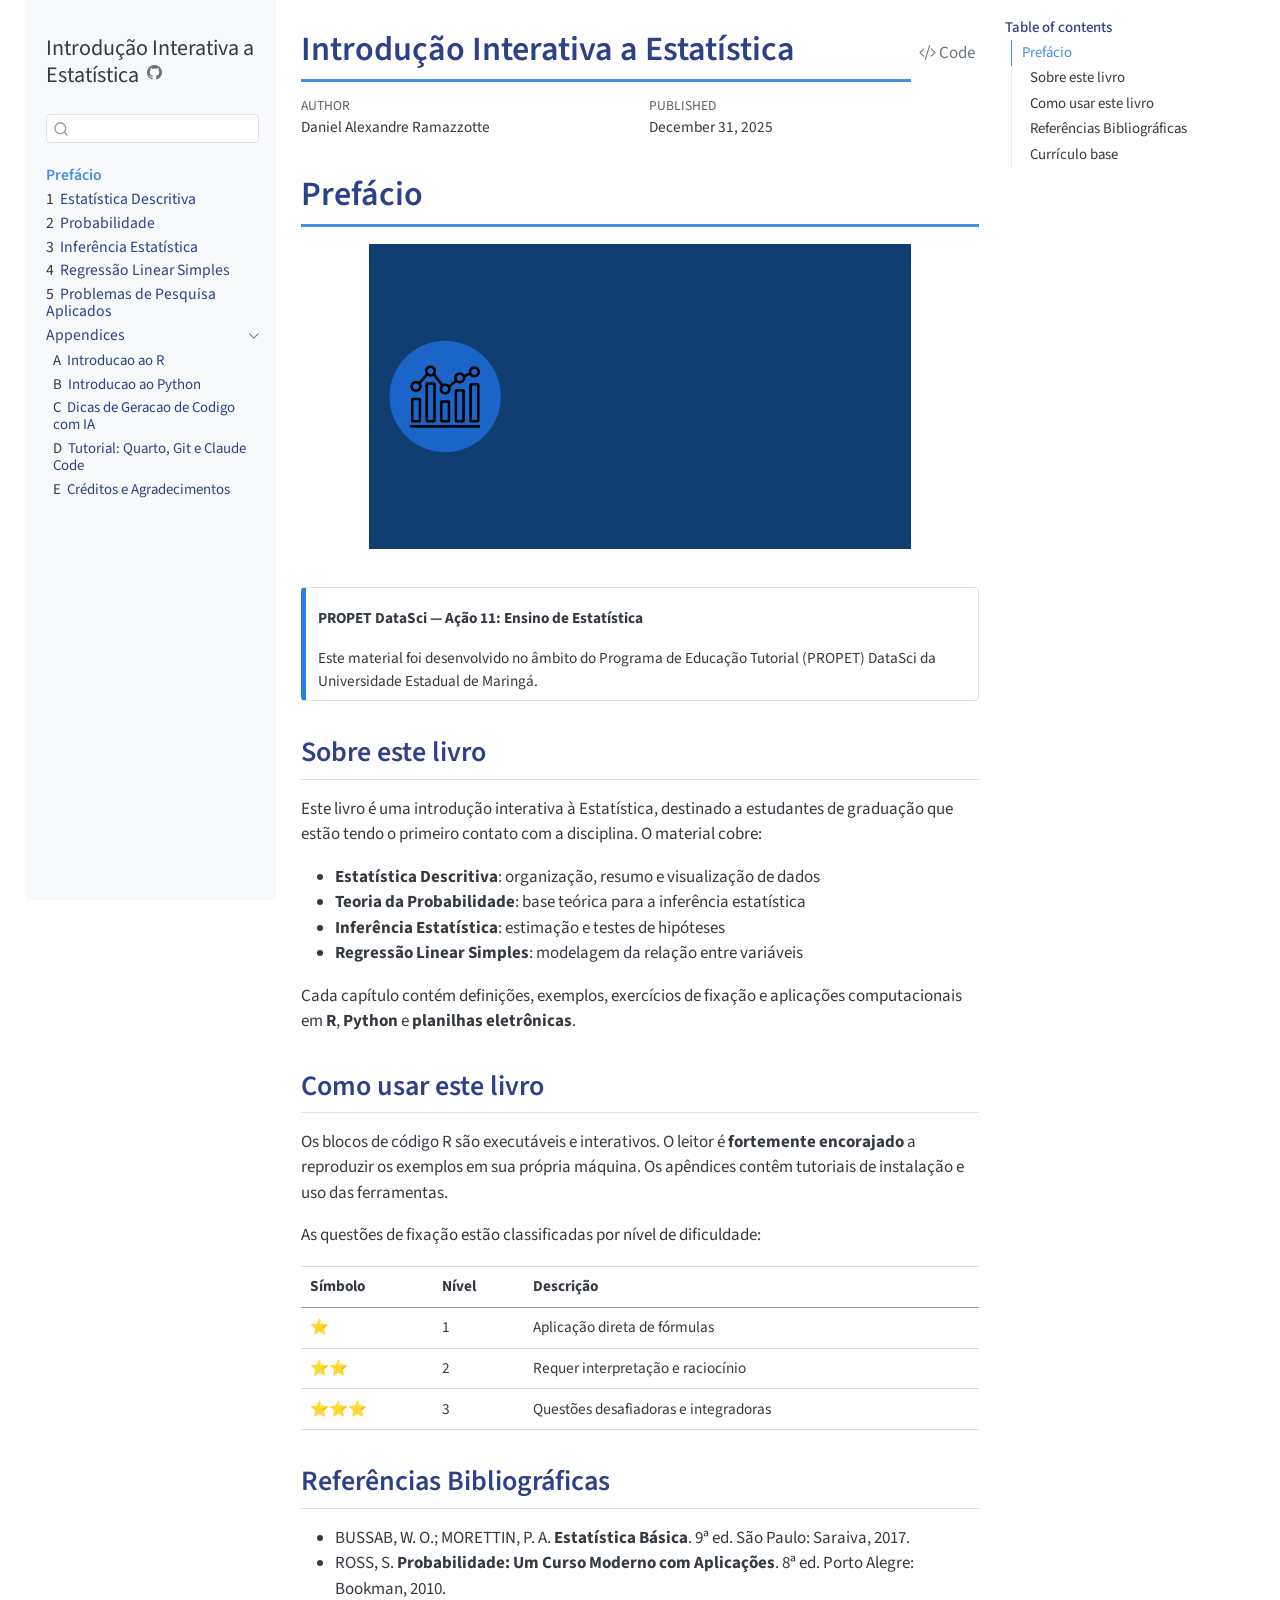
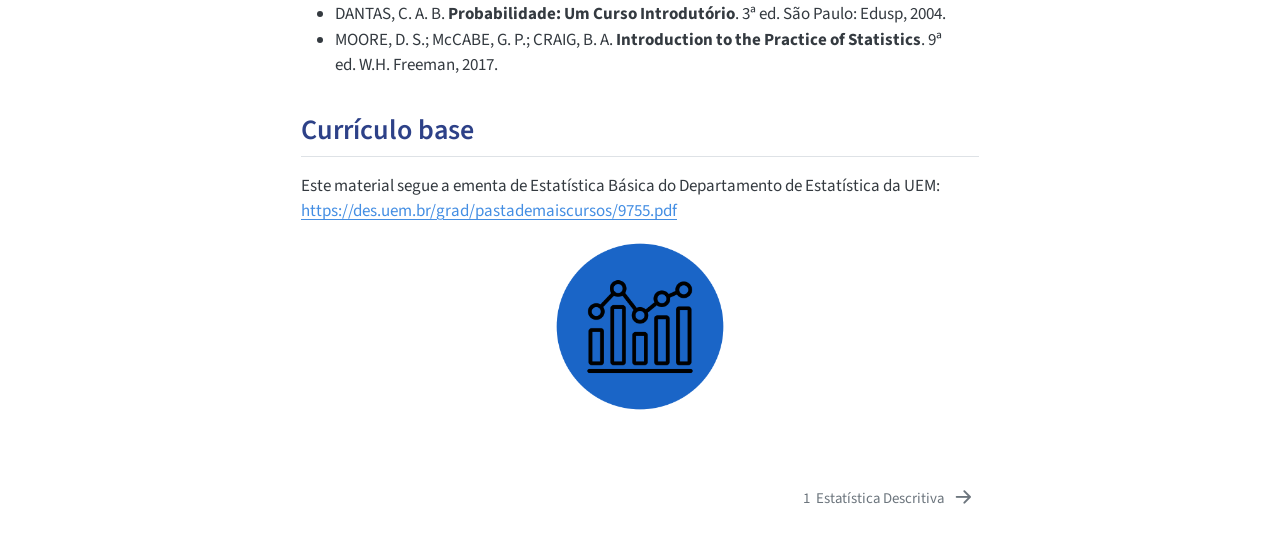
==== commit 62dd09d2: "Publica capítulo de problemas aplicados" ====
--- a/index.html
+++ b/index.html
@@ -2,7 +2,7 @@
 <html xmlns="http://www.w3.org/1999/xhtml" lang="en" xml:lang="en"><head>
 
 <meta charset="utf-8">
-<meta name="generator" content="quarto-1.9.35">
+<meta name="generator" content="quarto-1.8.27">
 
 <meta name="viewport" content="width=device-width, initial-scale=1.0, user-scalable=yes">
 
@@ -11,9 +11,6 @@
 
 <title>Introdução Interativa a Estatística</title>
 <style>
-/* Default styles provided by pandoc.
-** See https://pandoc.org/MANUAL.html#variables-for-html for config info.
-*/
 code{white-space: pre-wrap;}
 span.smallcaps{font-variant: small-caps;}
 div.columns{display: flex; gap: min(4vw, 1.5em);}
@@ -73,14 +70,15 @@
 <link href="./01-descritiva.html" rel="next">
 <script src="site_libs/quarto-html/quarto.js" type="module"></script>
 <script src="site_libs/quarto-html/tabsets/tabsets.js" type="module"></script>
+<script src="site_libs/quarto-html/axe/axe-check.js" type="module"></script>
 <script src="site_libs/quarto-html/popper.min.js"></script>
 <script src="site_libs/quarto-html/tippy.umd.min.js"></script>
 <script src="site_libs/quarto-html/anchor.min.js"></script>
 <link href="site_libs/quarto-html/tippy.css" rel="stylesheet">
-<link href="site_libs/quarto-html/quarto-syntax-highlighting-b3f80ded633a4b03819b857cd65b3e20.css" rel="stylesheet" id="quarto-text-highlighting-styles">
+<link href="site_libs/quarto-html/quarto-syntax-highlighting-9947f5b9f8ad485744e1687ece241fbc.css" rel="stylesheet" id="quarto-text-highlighting-styles">
 <script src="site_libs/bootstrap/bootstrap.min.js"></script>
 <link href="site_libs/bootstrap/bootstrap-icons.css" rel="stylesheet">
-<link href="site_libs/bootstrap/bootstrap-1a3689cc98e0e4eddf3991c613569ec9.min.css" rel="stylesheet" append-hash="true" id="quarto-bootstrap" data-mode="light">
+<link href="site_libs/bootstrap/bootstrap-24013bc1a19c3395a314c161450e4cc6.min.css" rel="stylesheet" append-hash="true" id="quarto-bootstrap" data-mode="light">
 <script id="quarto-search-options" type="application/json">{
   "location": "sidebar",
   "copy-button": false,
@@ -177,6 +175,12 @@
   <div class="sidebar-item-container"> 
   <a href="./04-regressao.html" class="sidebar-item-text sidebar-link">
  <span class="menu-text"><span class="chapter-number">4</span>&nbsp; <span class="chapter-title">Regressão Linear Simples</span></span></a>
+  </div>
+</li>
+        <li class="sidebar-item">
+  <div class="sidebar-item-container"> 
+  <a href="./05-problemas-pesquisa-aplicados.html" class="sidebar-item-text sidebar-link">
+ <span class="menu-text"><span class="chapter-number">5</span>&nbsp; <span class="chapter-title">Problemas de Pesquisa Aplicados</span></span></a>
   </div>
 </li>
         <li class="sidebar-item sidebar-item-section">
--- a/site_libs/quarto-html/quarto-syntax-highlighting-9947f5b9f8ad485744e1687ece241fbc.css
+++ b/site_libs/quarto-html/quarto-syntax-highlighting-9947f5b9f8ad485744e1687ece241fbc.css
@@ -0,0 +1,226 @@
+/* quarto syntax highlight colors */
+:root {
+  --quarto-hl-al-color: #ff0000;
+  --quarto-hl-an-color: #60a0b0;
+  --quarto-hl-at-color: #7d9029;
+  --quarto-hl-bn-color: #40a070;
+  --quarto-hl-bu-color: #008000;
+  --quarto-hl-ch-color: #4070a0;
+  --quarto-hl-co-color: #60a0b0;
+  --quarto-hl-cv-color: #60a0b0;
+  --quarto-hl-cn-color: #880000;
+  --quarto-hl-cf-color: #007020;
+  --quarto-hl-dt-color: #902000;
+  --quarto-hl-dv-color: #40a070;
+  --quarto-hl-do-color: #ba2121;
+  --quarto-hl-er-color: #ff0000;
+  --quarto-hl-ex-color: inherit;
+  --quarto-hl-fl-color: #40a070;
+  --quarto-hl-fu-color: #06287e;
+  --quarto-hl-im-color: #008000;
+  --quarto-hl-in-color: #60a0b0;
+  --quarto-hl-kw-color: #007020;
+  --quarto-hl-op-color: #666666;
+  --quarto-hl-ot-color: #007020;
+  --quarto-hl-pp-color: #bc7a00;
+  --quarto-hl-sc-color: #4070a0;
+  --quarto-hl-ss-color: #bb6688;
+  --quarto-hl-st-color: #4070a0;
+  --quarto-hl-va-color: #19177c;
+  --quarto-hl-vs-color: #4070a0;
+  --quarto-hl-wa-color: #60a0b0;
+}
+
+/* other quarto variables */
+:root {
+  --quarto-font-monospace: "Fira Code", "Source Code Pro", Consolas, monospace;
+}
+
+/* syntax highlight based on Pandoc's rules */
+/* Alert */
+code span.al {
+  color: #ff0000;
+  font-weight: bold;
+  font-style: inherit;
+}
+
+/* Annotation */
+code span.an {
+  color: #60a0b0;
+  font-weight: bold;
+  font-style: italic;
+}
+
+/* Attribute */
+code span.at {
+  color: #7d9029;
+  font-style: inherit;
+}
+
+/* BaseN */
+code span.bn {
+  color: #40a070;
+  font-style: inherit;
+}
+
+/* BuiltIn */
+code span.bu {
+  color: #008000;
+  font-style: inherit;
+}
+
+/* ControlFlow */
+code span.cf {
+  color: #007020;
+  font-weight: bold;
+  font-style: inherit;
+}
+
+/* Char */
+code span.ch {
+  color: #4070a0;
+  font-style: inherit;
+}
+
+/* Constant */
+code span.cn {
+  color: #880000;
+  font-style: inherit;
+}
+
+/* Comment */
+code span.co {
+  color: #60a0b0;
+  font-style: italic;
+}
+
+/* CommentVar */
+code span.cv {
+  color: #60a0b0;
+  font-weight: bold;
+  font-style: italic;
+}
+
+/* Documentation */
+code span.do {
+  color: #ba2121;
+  font-style: italic;
+}
+
+/* DataType */
+code span.dt {
+  color: #902000;
+  font-style: inherit;
+}
+
+/* DecVal */
+code span.dv {
+  color: #40a070;
+  font-style: inherit;
+}
+
+/* Error */
+code span.er {
+  color: #ff0000;
+  font-weight: bold;
+  font-style: inherit;
+}
+
+/* Extension */
+code span.ex {
+  font-style: inherit;
+}
+
+/* Float */
+code span.fl {
+  color: #40a070;
+  font-style: inherit;
+}
+
+/* Function */
+code span.fu {
+  color: #06287e;
+  font-style: inherit;
+}
+
+/* Import */
+code span.im {
+  color: #008000;
+  font-weight: bold;
+  font-style: inherit;
+}
+
+/* Information */
+code span.in {
+  color: #60a0b0;
+  font-weight: bold;
+  font-style: italic;
+}
+
+/* Keyword */
+code span.kw {
+  color: #007020;
+  font-weight: bold;
+  font-style: inherit;
+}
+
+/* Operator */
+code span.op {
+  color: #666666;
+  font-style: inherit;
+}
+
+/* Other */
+code span.ot {
+  color: #007020;
+  font-style: inherit;
+}
+
+/* Preprocessor */
+code span.pp {
+  color: #bc7a00;
+  font-style: inherit;
+}
+
+/* SpecialChar */
+code span.sc {
+  color: #4070a0;
+  font-style: inherit;
+}
+
+/* SpecialString */
+code span.ss {
+  color: #bb6688;
+  font-style: inherit;
+}
+
+/* String */
+code span.st {
+  color: #4070a0;
+  font-style: inherit;
+}
+
+/* Variable */
+code span.va {
+  color: #19177c;
+  font-style: inherit;
+}
+
+/* VerbatimString */
+code span.vs {
+  color: #4070a0;
+  font-style: inherit;
+}
+
+/* Warning */
+code span.wa {
+  color: #60a0b0;
+  font-weight: bold;
+  font-style: italic;
+}
+
+.prevent-inlining {
+  content: "</";
+}
+
+/*# sourceMappingURL=b541618cd620c12d77066a3e84218bf5.css.map */
